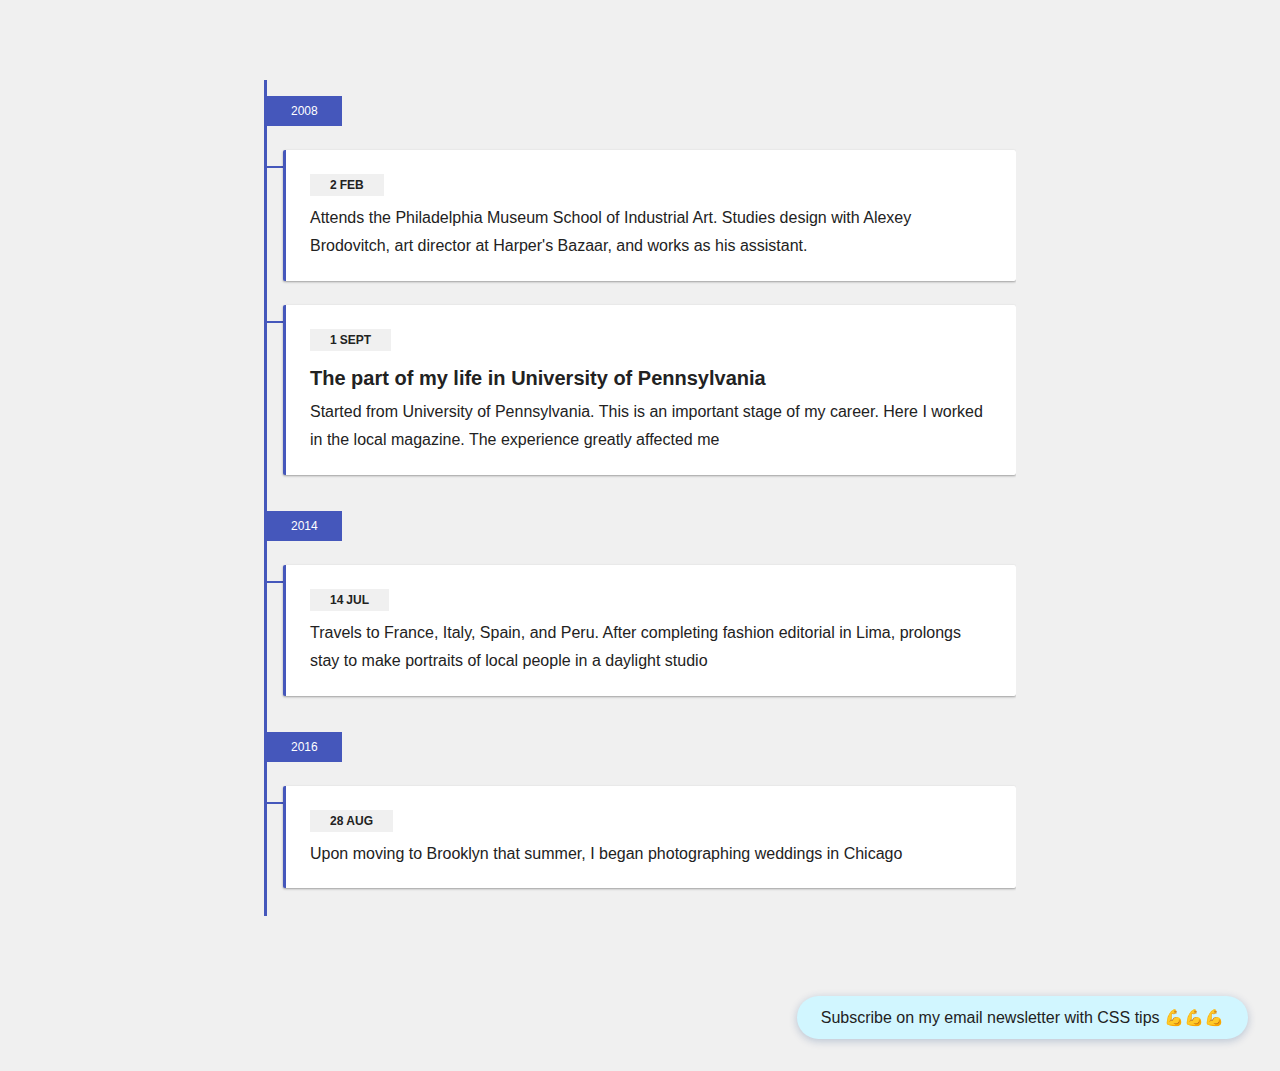
==== history.html @ 0d78383f "2023/9/20" ====
<!DOCTYPE html>
<html lang="ja">
<head>
  <meta charset="UTF-8">
  <meta name="viewport" content="width=device-width, initial-scale=1.0">
  <title>Document</title>

  <link rel="stylesheet" href="history.css">
</head>
<body>
  <!-- 折り畳み展開ポインタ -->







  <div class="page">
    <div class="timeline">
      <div class="timeline__group">
        <span class="timeline__year time" aria-hidden="true">2008</span>
        <div class="timeline__cards">

          <div class="timeline__card card">
            <header class="card__header">
              <time class="time" datetime="2008-02-02">
                <span class="time__day">2</span>
                <span class="time__month">Feb</span>
              </time>
            </header>
            <div class="card__content">
              <p>Attends the Philadelphia Museum School of Industrial Art. Studies design with Alexey Brodovitch, art director at Harper's Bazaar, and works as his assistant.</p>
              
              
            </div>
          </div>


          <div class="timeline__card card">
            <header class="card__header">
              <time class="time" datetime="2008-09-01">
                <span class="time__day">1</span>
                <span class="time__month">Sept</span>
              </time>
              <h3 class="card__title r-title">The part of my life in University of Pennsylvania</h3>
            </header>
            <div class="card__content">
              <p>Started from University of Pennsylvania. This is an important stage of my career. Here I worked in the local magazine. The experience greatly affected me</p>
            </div>
          </div>
        </div>
      </div>
      <div class="timeline__group">
        <span class="timeline__year time" aria-hidden="true">2014</span>
        <div class="timeline__cards">
          <div class="timeline__card card">
            <header class="card__header">
              <time class="time" datetime="2008-07-14">
                <span class="time__day">14</span>
                <span class="time__month">Jul</span>
              </time>
            </header>
            <div class="card__content">
              <p>Travels to France, Italy, Spain, and Peru. After completing fashion editorial in Lima, prolongs stay to make portraits of local people in a daylight studio</p>
            </div>
          </div>
        </div>
      </div>
      <div class="timeline__group">
        <span class="timeline__year time" aria-hidden="true">2016</span>
        <div class="timeline__cards">
          <div class="timeline__card card">
            <header class="card__header">
              <time class="time" datetime="2008-08-18">
                <span class="time__day">28</span>
                <span class="time__month">Aug</span>
              </time>          
            </header>
            <div class="card__content">
              <p>Upon moving to Brooklyn that summer, I began photographing weddings in Chicago</p>
            </div>
          </div>
        </div>
      </div>
    </div>
  </div>
  <div class="linktr">
    <a href="https://cssisntmagic.substack.com" target="_blank" class="linktr__goal r-link">Subscribe on my email newsletter with CSS tips 💪💪💪</a>
  </div>
  
</body>
</html>
---- history.css ----
.r-title{
  margin-top: var(--rTitleMarginTop, 0) !important;
  margin-bottom: var(--rTitleMarginBottom, 0) !important;
}


p:not([class]){
  line-height: var(--cssTypographyLineHeight, 1.78);
  margin-top: var(--cssTypographyBasicMargin, 1em);
  margin-bottom: 0;
}

p:not([class]):first-child{
  margin-top: 0;
}

/*
text component
*/

.text{
  display: var(--textDisplay, inline-flex);
  font-size: var(--textFontSize, 1rem);  
}

/*
time component
*/

/*
core styles
*/

.time{
  display: var(--timeDisplay, inline-flex);
}

/*
extensions
*/

.time__month{
  margin-left: var(--timelineMounthMarginLeft, .25em);
}

/*
skin
*/

.time{
  padding: var(--timePadding, .25rem 1.25rem .25rem);
  background-color: var(--timeBackgroundColor, #f0f0f0);

  font-size: var(--timeFontSize, .75rem);
  font-weight: var(--timeFontWeight, 700);
  text-transform: var(--timeTextTransform, uppercase);
  color: var(--timeColor, currentColor);
}

/*
card component
*/

/*
core styles
*/

.card{
  padding: var(--timelineCardPadding, 1.5rem 1.5rem 1.25rem);
}

.card__content{
  margin-top: var(--cardContentMarginTop, .5rem);
}

/*
skin
*/

.card{
  border-radius: var(--timelineCardBorderRadius, 2px);
  border-left: var(--timelineCardBorderLeftWidth, 3px) solid var(--timelineCardBorderLeftColor, var(--uiTimelineMainColor));
  box-shadow: var(--timelineCardBoxShadow, 0 1px 3px 0 rgba(0, 0, 0, .12), 0 1px 2px 0 rgba(0, 0, 0, .24));
  background-color: var(--timelineCardBackgroundColor, #fff);
}

/*
extensions
*/

.card__title{
  --rTitleMarginTop: var(--cardTitleMarginTop, 1rem);
  font-size: var(--cardTitleFontSize, 1.25rem);
}

/*
=====
CORE STYLES
=====
*/

.timeline{
  display: var(--timelineDisplay, grid);
  grid-row-gap: var(--timelineGroupsGap, 2rem);
}

/*
1. If timeline__year isn't displaed the gap between it and timeline__cards isn't displayed too
*/

.timeline__year{
  margin-bottom: 1.25rem; /* 1 */
}

.timeline__cards{
  display: var(--timeloneCardsDisplay, grid);
  grid-row-gap: var(--timeloneCardsGap, 1.5rem);
}


/*
=====
SKIN
=====
*/

.timeline{
  --uiTimelineMainColor: var(--timelineMainColor, #222);
  --uiTimelineSecondaryColor: var(--timelineSecondaryColor, #fff);

  border-left: var(--timelineLineWidth, 3px) solid var(--timelineLineBackgroundColor, var(--uiTimelineMainColor));
  padding-top: 1rem;
  padding-bottom: 1.5rem;
}

.timeline__year{
  --timePadding: var(--timelineYearPadding, .5rem 1.5rem);
  --timeColor: var(--uiTimelineSecondaryColor);
  --timeBackgroundColor: var(--uiTimelineMainColor);
  --timeFontWeight: var(--timelineYearFontWeight, 400);
}

.timeline__card{
  position: relative;
  margin-left: var(--timelineCardLineGap, 1rem);
}

/*
1. Stoping cut box shadow
*/

.timeline__cards{
  overflow: hidden;
  padding-top: .25rem; /* 1 */
  padding-bottom: .25rem; /* 1 */
}

.timeline__card::before{
  content: "";
  width: 100%;
  height: var(--timelineCardLineWidth, 2px);
  background-color: var(--timelineCardLineBackgroundColor, var(--uiTimelineMainColor));

  position: absolute;
  top: var(--timelineCardLineTop, 1rem);
  left: -50%;
  z-index: -1;
}

/*
=====
SETTINGS
=====
*/
/**/
.timeline{
  --timelineMainColor: #4557bb;
}

/*
=====
DEMO
=====
*/

body{
  font-family: -apple-system, BlinkMacSystemFont, Segoe UI, Roboto, Open Sans, Ubuntu, Fira Sans, Helvetica Neue, sans-serif;
  color: #222;

  background-color: #f0f0f0;
  margin: 0;
  display: flex;
  flex-direction: column;
}

p{
  margin-top: 0;
  margin-bottom: 1rem;
  line-height: 1.5;
}

p:last-child{
  margin-bottom: 0;
}

.page{
  max-width: 47rem;
  padding: 5rem 2rem 3rem;
  margin-left: auto;
  margin-right: auto;
}


.substack{
  border:1px solid #EEE; 
  background-color: #fff;
  width: 100%;
  max-width: 480px;
  height: 280px;
  margin: 1rem auto;;
}


.linktr{
  display: flex;
  justify-content: flex-end;
  padding: 2rem;
  text-align: center;
}

.linktr__goal{
  background-color: rgb(209, 246, 255);
  color: rgb(8, 49, 112);
  box-shadow: rgb(8 49 112 / 24%) 0px 2px 8px 0px;
  border-radius: 2rem;
  padding: .75rem 1.5rem;
}

.r-link{
    --uirLinkDisplay: var(--rLinkDisplay, inline-flex);
    --uirLinkTextColor: var(--rLinkTextColor);
    --uirLinkTextDecoration: var(--rLinkTextDecoration, none);

    display: var(--uirLinkDisplay) !important;
    color: var(--uirLinkTextColor) !important;
    text-decoration: var(--uirLinkTextDecoration) !important;
}
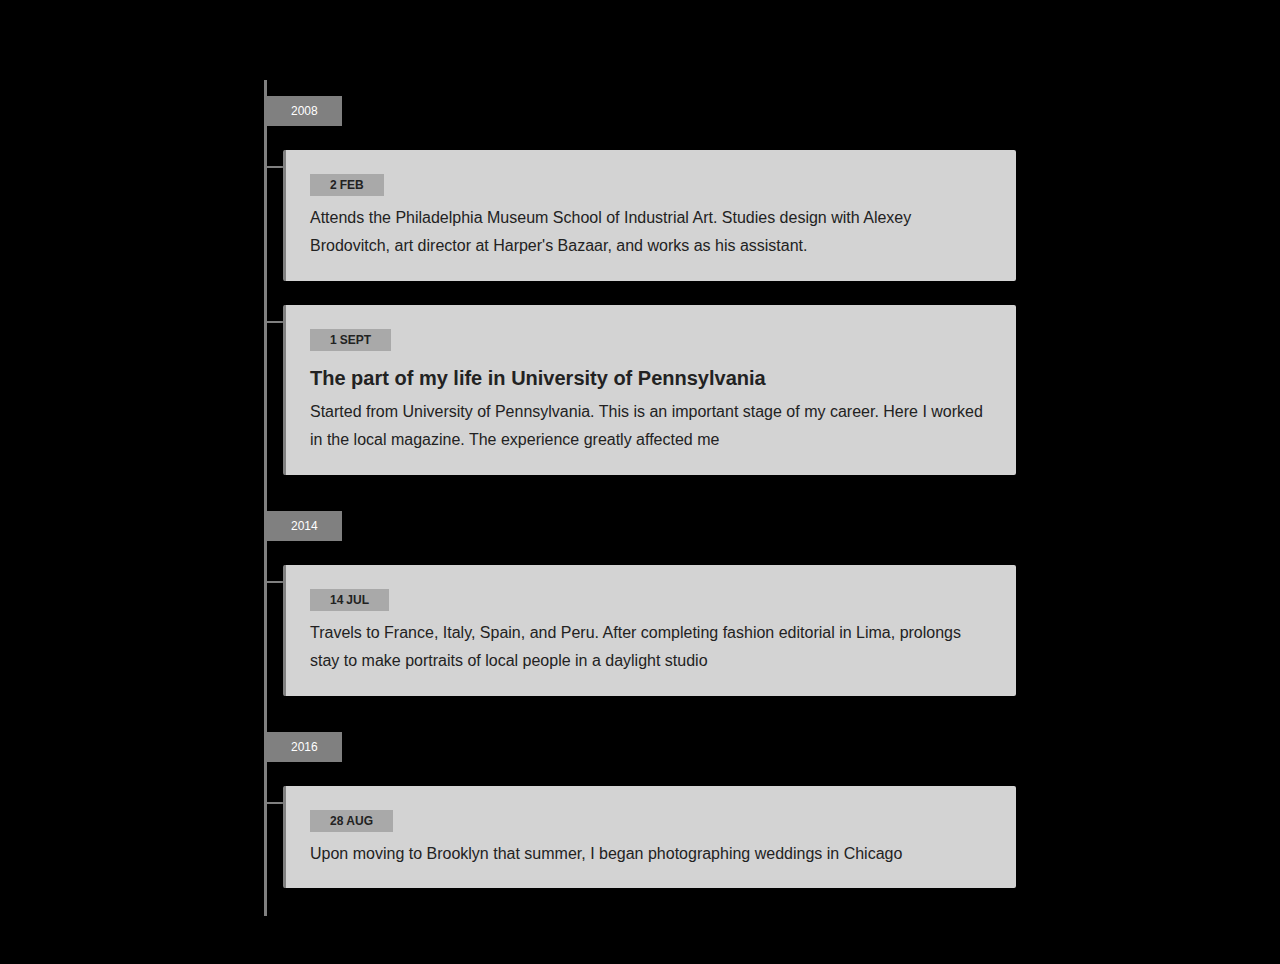
==== commit e95fcf3e: "2023/9/20" ====
--- a/history.html
+++ b/history.html
@@ -85,9 +85,7 @@
       </div>
     </div>
   </div>
-  <div class="linktr">
-    <a href="https://cssisntmagic.substack.com" target="_blank" class="linktr__goal r-link">Subscribe on my email newsletter with CSS tips 💪💪💪</a>
-  </div>
+
   
 </body>
 </html>--- a/history.css
+++ b/history.css
@@ -1,3 +1,7 @@
+body{
+  background-color: black;
+}
+
 .r-title{
   margin-top: var(--rTitleMarginTop, 0) !important;
   margin-bottom: var(--rTitleMarginBottom, 0) !important;
@@ -49,7 +53,7 @@
 
 .time{
   padding: var(--timePadding, .25rem 1.25rem .25rem);
-  background-color: var(--timeBackgroundColor, #f0f0f0);
+  background-color: var(--timeBackgroundColor, darkgray);
 
   font-size: var(--timeFontSize, .75rem);
   font-weight: var(--timeFontWeight, 700);
@@ -81,7 +85,7 @@
   border-radius: var(--timelineCardBorderRadius, 2px);
   border-left: var(--timelineCardBorderLeftWidth, 3px) solid var(--timelineCardBorderLeftColor, var(--uiTimelineMainColor));
   box-shadow: var(--timelineCardBoxShadow, 0 1px 3px 0 rgba(0, 0, 0, .12), 0 1px 2px 0 rgba(0, 0, 0, .24));
-  background-color: var(--timelineCardBackgroundColor, #fff);
+  background-color: var(--timelineCardBackgroundColor, lightgray);
 }
 
 /*
@@ -174,7 +178,7 @@
 */
 /**/
 .timeline{
-  --timelineMainColor: #4557bb;
+  --timelineMainColor: gray;
 }
 
 /*
@@ -187,7 +191,7 @@
   font-family: -apple-system, BlinkMacSystemFont, Segoe UI, Roboto, Open Sans, Ubuntu, Fira Sans, Helvetica Neue, sans-serif;
   color: #222;
 
-  background-color: #f0f0f0;
+  background-color: black;
   margin: 0;
   display: flex;
   flex-direction: column;
@@ -212,8 +216,8 @@
 
 
 .substack{
-  border:1px solid #EEE; 
-  background-color: #fff;
+  border:1px solid lightgray; 
+  background-color: lightgray;
   width: 100%;
   max-width: 480px;
   height: 280px;
